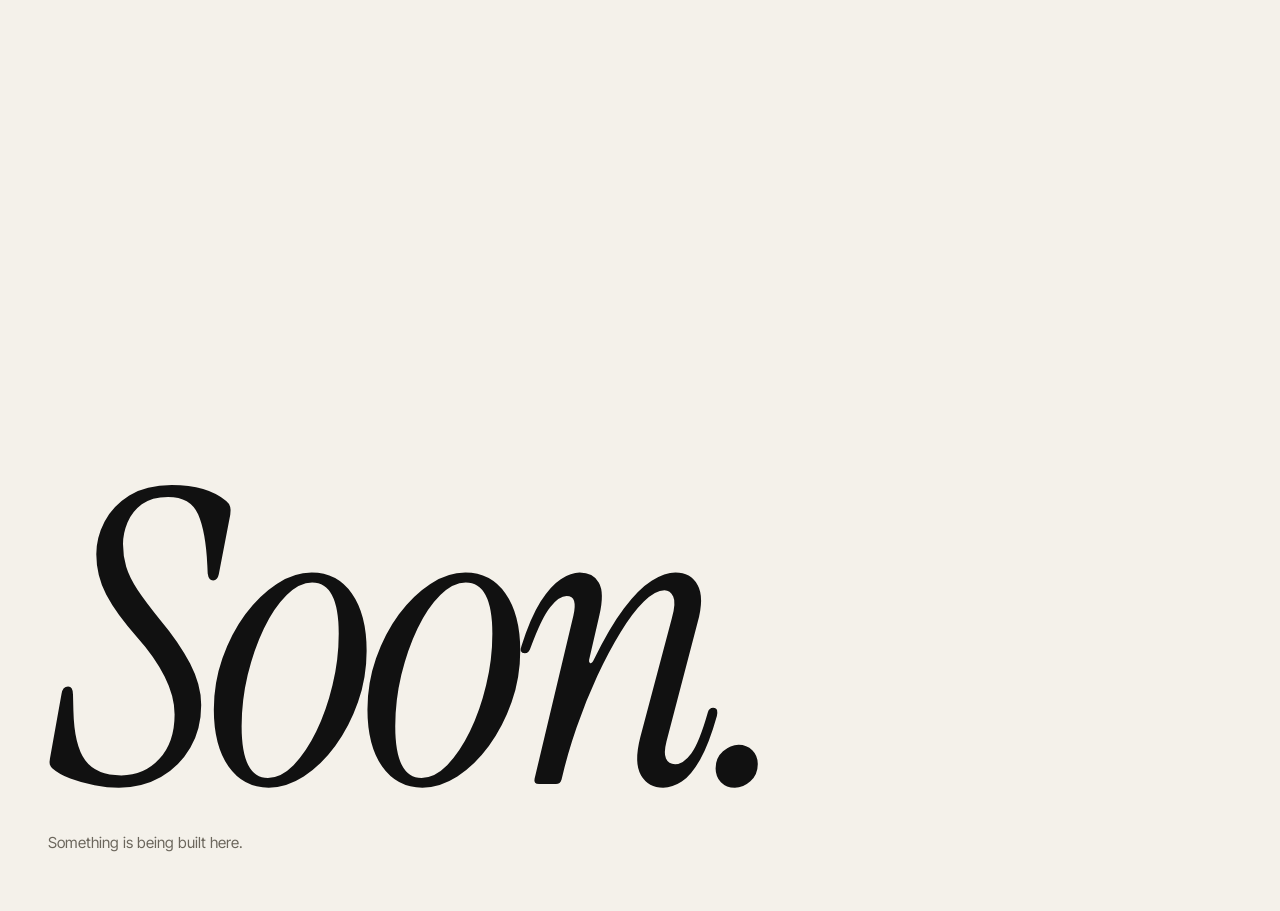
==== index.html @ b7a8aa3b "Placeholder page" ====
<!doctype html>
<html lang="en">
<head>
  <meta charset="utf-8">
  <meta name="viewport" content="width=device-width, initial-scale=1">
  <title>Soon.</title>
  <meta name="description" content="Something is being built here.">
  <link rel="preconnect" href="https://fonts.googleapis.com">
  <link rel="preconnect" href="https://fonts.gstatic.com" crossorigin>
  <link href="https://fonts.googleapis.com/css2?family=Instrument+Serif:ital@1&family=Inter+Tight:wght@400;500&display=swap" rel="stylesheet">
  <style>
    :root { --ink: #111; --paper: #f4f1ea; --muted: #6b665c; }
    @media (prefers-color-scheme: dark) { :root { --ink: #f4f1ea; --paper: #0f0f0e; --muted: #9a958a; } }
    * { margin: 0; box-sizing: border-box; }
    html, body { height: 100%; }
    body {
      background: var(--paper); color: var(--ink);
      font-family: "Inter Tight", system-ui, sans-serif;
      display: grid; grid-template-rows: 1fr auto;
      padding: clamp(16px, 4vw, 48px);
      overflow: hidden;
    }
    h1 {
      align-self: end;
      font-family: "Instrument Serif", serif; font-style: italic; font-weight: 400;
      font-size: clamp(6rem, 32vw, 30rem); line-height: .8; letter-spacing: -.04em;
    }
    h1 span { display: inline-block; animation: rise .9s cubic-bezier(.2,.8,.2,1) both; }
    h1 span:nth-child(2) { animation-delay: .06s } h1 span:nth-child(3) { animation-delay: .12s }
    h1 span:nth-child(4) { animation-delay: .18s } h1 span:nth-child(5) { animation-delay: .24s }
    @keyframes rise { from { transform: translateY(40%); opacity: 0 } }
    @media (prefers-reduced-motion: reduce) { h1 span { animation: none } }
    p { color: var(--muted); font-size: .95rem; padding-top: 1.5rem; }
  </style>
</head>
<body>
  <h1 aria-label="Soon."><span>S</span><span>o</span><span>o</span><span>n</span><span>.</span></h1>
  <p>Something is being built here.</p>
</body>
</html>
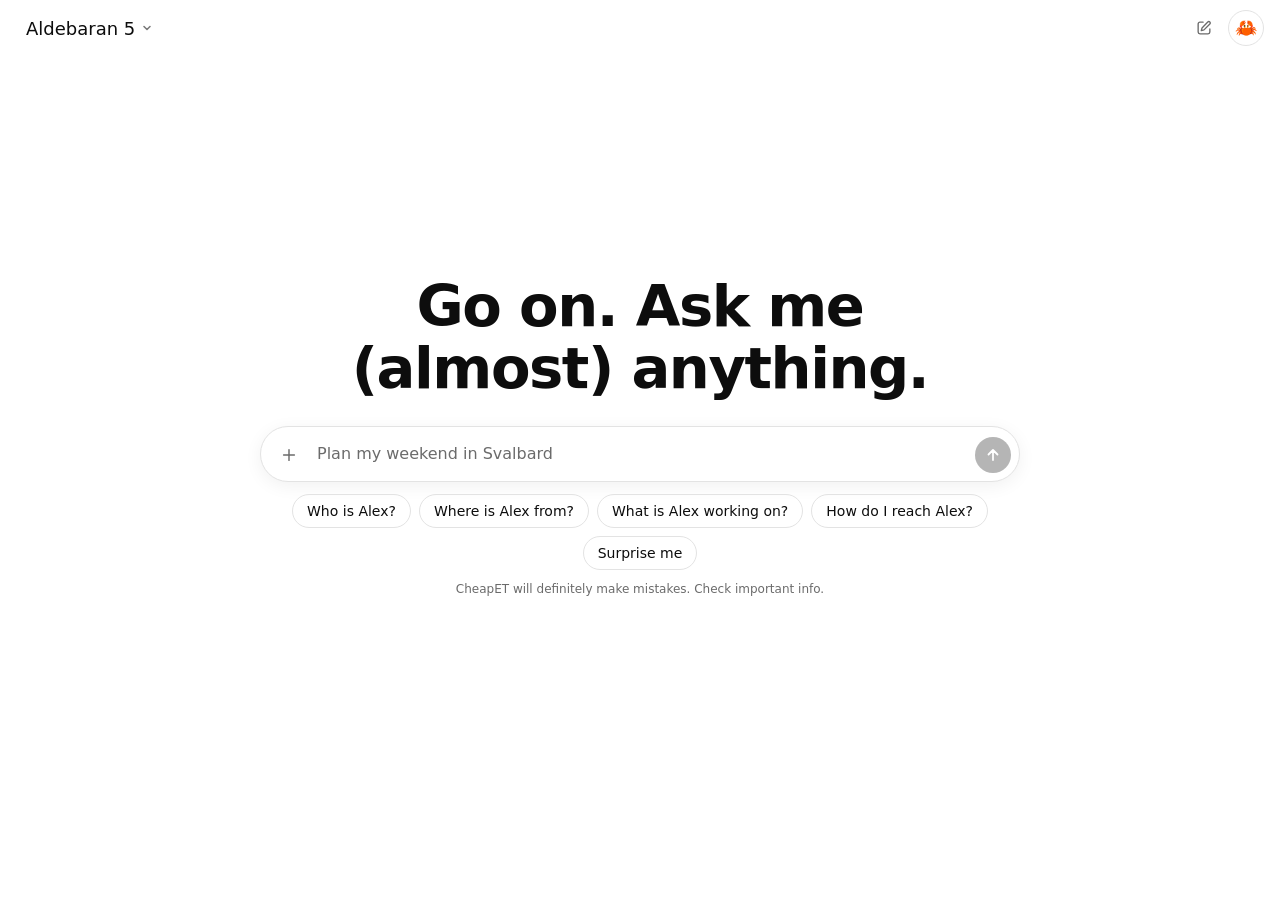
==== commit d76b9e7e: "Personal site" ====
--- a/index.html
+++ b/index.html
@@ -1,40 +1,82 @@
 <!doctype html>
-<html lang="en">
+<!--
+  So you got interested in how it works?
+  You'll find nothing new here. But keep reading.
+-->
+<html lang="en" data-look="knot">
 <head>
   <meta charset="utf-8">
-  <meta name="viewport" content="width=device-width, initial-scale=1">
-  <title>Soon.</title>
-  <meta name="description" content="Something is being built here.">
+  <meta name="viewport" content="width=device-width, initial-scale=1, viewport-fit=cover">
+  <title>Alex</title>
+  <meta name="description" content="Ask Alex's (fake) AI assistant (almost) anything.">
   <link rel="preconnect" href="https://fonts.googleapis.com">
   <link rel="preconnect" href="https://fonts.gstatic.com" crossorigin>
-  <link href="https://fonts.googleapis.com/css2?family=Instrument+Serif:ital@1&family=Inter+Tight:wght@400;500&display=swap" rel="stylesheet">
-  <style>
-    :root { --ink: #111; --paper: #f4f1ea; --muted: #6b665c; }
-    @media (prefers-color-scheme: dark) { :root { --ink: #f4f1ea; --paper: #0f0f0e; --muted: #9a958a; } }
-    * { margin: 0; box-sizing: border-box; }
-    html, body { height: 100%; }
-    body {
-      background: var(--paper); color: var(--ink);
-      font-family: "Inter Tight", system-ui, sans-serif;
-      display: grid; grid-template-rows: 1fr auto;
-      padding: clamp(16px, 4vw, 48px);
-      overflow: hidden;
-    }
-    h1 {
-      align-self: end;
-      font-family: "Instrument Serif", serif; font-style: italic; font-weight: 400;
-      font-size: clamp(6rem, 32vw, 30rem); line-height: .8; letter-spacing: -.04em;
-    }
-    h1 span { display: inline-block; animation: rise .9s cubic-bezier(.2,.8,.2,1) both; }
-    h1 span:nth-child(2) { animation-delay: .06s } h1 span:nth-child(3) { animation-delay: .12s }
-    h1 span:nth-child(4) { animation-delay: .18s } h1 span:nth-child(5) { animation-delay: .24s }
-    @keyframes rise { from { transform: translateY(40%); opacity: 0 } }
-    @media (prefers-reduced-motion: reduce) { h1 span { animation: none } }
-    p { color: var(--muted); font-size: .95rem; padding-top: 1.5rem; }
-  </style>
+  <link rel="stylesheet" href="https://fonts.googleapis.com/css2?family=Source+Serif+4:ital,opsz,wght@0,8..60,300..600;1,8..60,400&display=swap">
+  <link rel="stylesheet" href="style.css">
+  <script type="module" src="chat.js"></script>
 </head>
 <body>
-  <h1 aria-label="Soon."><span>S</span><span>o</span><span>o</span><span>n</span><span>.</span></h1>
-  <p>Something is being built here.</p>
+  <div class="app is-empty" id="app">
+    <header class="topbar">
+      <button type="button" class="model-picker" id="model-picker" aria-haspopup="menu" aria-expanded="false">
+        <span id="model-name">Aldebaran 5</span>
+        <svg width="12" height="12" viewBox="0 0 12 12" aria-hidden="true"><path d="M3 4.5 6 7.5l3-3" fill="none" stroke="currentColor" stroke-width="1.5" stroke-linecap="round" stroke-linejoin="round"/></svg>
+      </button>
+      <div class="chat-title" id="chat-title"></div>
+      <div class="topbar-actions">
+        <button type="button" class="icon-button" id="new-chat" aria-label="New chat" title="New chat">
+          <svg width="18" height="18" viewBox="0 0 20 20" aria-hidden="true"><path d="M9 3.5H5.5a2 2 0 0 0-2 2v9a2 2 0 0 0 2 2h9a2 2 0 0 0 2-2V11M14.2 3.3a1.6 1.6 0 0 1 2.3 2.3L10 12.1l-3 .8.8-3z" fill="none" stroke="currentColor" stroke-width="1.5" stroke-linecap="round" stroke-linejoin="round"/></svg>
+        </button>
+        <button type="button" class="look-switch" id="look-switch"><span id="look-switch-emoji" aria-hidden="true">🦀</span></button>
+      </div>
+    </header>
+
+    <main class="main">
+      <div class="thread" id="thread">
+        <div class="messages" id="messages" aria-live="polite"></div>
+      </div>
+
+      <div class="dock">
+        <div class="dock-inner">
+          <div class="hero">
+            <h1 class="greeting"><span class="greeting-mark" aria-hidden="true">🦀</span><span id="greeting">Where do we begin?</span></h1>
+          </div>
+
+          <div class="limit-banner" id="limit-banner" hidden>
+            <span id="limit-text"></span>
+            <button type="button" id="upgrade">Upgrade now</button>
+          </div>
+
+          <form class="composer" id="composer" autocomplete="off">
+            <textarea id="prompt" rows="1" aria-label="Message" placeholder="Ask anything"></textarea>
+            <!-- Attach files. Attaches nothing. Like most attachments. -->
+            <button type="button" class="icon-button attach" aria-label="Attach (does nothing)" tabindex="-1">
+              <svg width="18" height="18" viewBox="0 0 20 20" aria-hidden="true"><path d="M10 4v12M4 10h12" fill="none" stroke="currentColor" stroke-width="1.6" stroke-linecap="round"/></svg>
+            </button>
+            <button type="button" class="model-inline" id="model-inline" aria-haspopup="menu" aria-expanded="false"><span id="model-inline-name">Epic 7</span> ⌄</button>
+            <button type="submit" class="send" id="send" aria-label="Send" disabled>
+              <svg width="16" height="16" viewBox="0 0 16 16" aria-hidden="true"><path d="M8 13V3M3.5 7.5 8 3l4.5 4.5" fill="none" stroke="currentColor" stroke-width="1.8" stroke-linecap="round" stroke-linejoin="round"/></svg>
+            </button>
+          </form>
+
+          <div class="suggestions" id="suggestions">
+            <button type="button">Who is Alex?</button>
+            <button type="button">Where is Alex from?</button>
+            <button type="button">What is Alex working on?</button>
+            <button type="button">How do I reach Alex?</button>
+            <button type="button">Surprise me</button>
+          </div>
+
+          <p class="disclaimer" id="disclaimer">CheapET will definitely make mistakes. Check important info.</p>
+        </div>
+      </div>
+    </main>
+  </div>
+
+  <div class="model-menu" id="model-menu" role="menu" aria-label="Choose a model" hidden></div>
+
+  <noscript>
+    <p style="text-align:center">This assistant runs on JavaScript. Turn it on, or ask Alex in person.</p>
+  </noscript>
 </body>
 </html>
--- a/style.css
+++ b/style.css
@@ -0,0 +1,874 @@
+/*
+ * Still here? These are just colours and margins.
+ * Nobody ever got hired for their margins. Keep scrolling anyway.
+ */
+
+/* ---------- Tokens ----------
+ * Two looks: "knot" (the default) and "crab". Each has a light and a dark palette.
+ * The dark palette follows the visitor's system setting, or data-theme when a host sets one. */
+
+:root,
+:root[data-look="knot"] {
+  --bg: #FFFFFF;
+  --fg: #0D0D0D;
+  --reply: #0D0D0D;
+  --muted: #6B6B6B;
+  --bubble: #F4F4F4;
+  --composer-bg: #FFFFFF;
+  --composer-border: #E3E3E3;
+  --composer-shadow: 0 4px 18px rgba(0, 0, 0, .06);
+  --line: #E3E3E3;
+  --send-bg: #0D0D0D;
+  --send-fg: #FFFFFF;
+  --hover: #F0F0F0;
+  color-scheme: light;
+}
+
+:root[data-look="crab"] {
+  --bg: #FAF9F5;
+  --fg: #141413;
+  --reply: #3D3929;
+  --muted: #73726C;
+  --bubble: #F0EEE6;
+  --composer-bg: #FFFFFF;
+  --composer-border: #E6E3D8;
+  --composer-shadow: 0 4px 20px rgba(60, 50, 30, .07);
+  --line: #E6E3D8;
+  --send-bg: #D97757;
+  --send-fg: #FFFFFF;
+  --hover: #F0EEE6;
+}
+
+@media (prefers-color-scheme: dark) {
+  :root:not([data-theme="light"]),
+  :root:not([data-theme="light"])[data-look="knot"] {
+    --bg: #212121;
+    --fg: #ECECEC;
+    --reply: #ECECEC;
+    --muted: #A0A0A0;
+    --bubble: #303030;
+    --composer-bg: #303030;
+    --composer-border: #3A3A3A;
+    --composer-shadow: none;
+    --line: #424242;
+    --send-bg: #ECECEC;
+    --send-fg: #0D0D0D;
+    --hover: #2F2F2F;
+    color-scheme: dark;
+  }
+
+  :root:not([data-theme="light"])[data-look="crab"] {
+    --bg: #262624;
+    --fg: #FAF9F5;
+    --reply: #E8E6DC;
+    --muted: #A3A198;
+    --bubble: #141413;
+    --composer-bg: #30302E;
+    --composer-border: #3E3E3A;
+    --composer-shadow: none;
+    --line: #3E3E3A;
+    --send-bg: #D97757;
+    --send-fg: #FFFFFF;
+    --hover: #30302E;
+    color-scheme: dark;
+  }
+}
+
+:root[data-theme="dark"],
+:root[data-theme="dark"][data-look="knot"] {
+  --bg: #212121;
+  --fg: #ECECEC;
+  --reply: #ECECEC;
+  --muted: #A0A0A0;
+  --bubble: #303030;
+  --composer-bg: #303030;
+  --composer-border: #3A3A3A;
+  --composer-shadow: none;
+  --line: #424242;
+  --send-bg: #ECECEC;
+  --send-fg: #0D0D0D;
+  --hover: #2F2F2F;
+  color-scheme: dark;
+}
+
+:root[data-theme="dark"][data-look="crab"] {
+  --bg: #262624;
+  --fg: #FAF9F5;
+  --reply: #E8E6DC;
+  --muted: #A3A198;
+  --bubble: #141413;
+  --composer-bg: #30302E;
+  --composer-border: #3E3E3A;
+  --composer-shadow: none;
+  --line: #3E3E3A;
+  --send-bg: #D97757;
+  --send-fg: #FFFFFF;
+  --hover: #30302E;
+  color-scheme: dark;
+}
+
+:root {
+  --code-bg: color-mix(in srgb, var(--fg) 5%, var(--bg));
+  --error: #C5221F;
+  --sans: ui-sans-serif, -apple-system, system-ui, "Segoe UI", Helvetica, Arial, sans-serif;
+  --serif: "Source Serif 4", Georgia, "Times New Roman", serif;
+  --mono: ui-monospace, SFMono-Regular, Menlo, Consolas, monospace;
+}
+
+/* ---------- Page ---------- */
+
+* {
+  box-sizing: border-box;
+}
+
+html,
+body {
+  height: 100%;
+}
+
+body {
+  margin: 0;
+  background: var(--bg);
+  color: var(--fg);
+  font-family: var(--sans);
+  -webkit-font-smoothing: antialiased;
+  transition: background-color .35s, color .35s;
+}
+
+button {
+  font: inherit;
+  color: inherit;
+}
+
+:focus-visible {
+  outline: 2px solid var(--fg);
+  outline-offset: 2px;
+}
+
+.app {
+  height: 100%;
+  display: flex;
+  flex-direction: column;
+}
+
+/* ---------- Top bar ---------- */
+
+.topbar {
+  display: flex;
+  align-items: center;
+  justify-content: space-between;
+  gap: 12px;
+  min-height: 56px;
+  padding: 10px 16px;
+}
+
+.model-picker {
+  display: flex;
+  align-items: center;
+  gap: 6px;
+  padding: 6px 10px;
+  border: 0;
+  border-radius: 10px;
+  background: transparent;
+  font-size: 18px;
+  font-weight: 500;
+  white-space: nowrap;
+  cursor: pointer;
+}
+
+.model-picker:hover {
+  background: var(--hover);
+}
+
+.model-picker svg {
+  opacity: .55;
+}
+
+.chat-title {
+  flex: 1;
+  min-width: 0;
+  overflow: hidden;
+  font-size: 14px;
+  color: var(--muted);
+  text-align: center;
+  white-space: nowrap;
+  text-overflow: ellipsis;
+  opacity: 0;
+  transition: opacity .6s;
+}
+
+.chat-title.is-visible {
+  opacity: 1;
+}
+
+.topbar-actions {
+  display: flex;
+  gap: 6px;
+}
+
+.icon-button {
+  display: grid;
+  place-items: center;
+  width: 36px;
+  height: 36px;
+  border: 0;
+  border-radius: 10px;
+  background: transparent;
+  color: var(--muted);
+  cursor: pointer;
+}
+
+.icon-button:hover {
+  background: var(--hover);
+  color: var(--fg);
+}
+
+.look-switch {
+  display: grid;
+  place-items: center;
+  width: 36px;
+  height: 36px;
+  border: 1px solid var(--composer-border);
+  border-radius: 50%;
+  background: var(--composer-bg);
+  font-size: 18px;
+  line-height: 1;
+  cursor: pointer;
+  transition: transform .25s;
+}
+
+.look-switch:hover {
+  transform: rotate(-12deg) scale(1.08);
+}
+
+/* ---------- Layout ---------- */
+
+.main {
+  flex: 1;
+  min-height: 0;
+  display: flex;
+  flex-direction: column;
+}
+
+.thread {
+  flex: 1;
+  min-height: 0;
+  overflow-y: auto;
+  padding: 8px 16px 0;
+}
+
+.messages,
+.dock-inner {
+  width: min(760px, 100%);
+  margin-inline: auto;
+}
+
+.messages {
+  display: flex;
+  flex-direction: column;
+  gap: 22px;
+  padding-bottom: 24px;
+}
+
+.dock {
+  padding: 0 16px calc(12px + env(safe-area-inset-bottom, 0px));
+}
+
+.dock-inner {
+  display: flex;
+  flex-direction: column;
+  gap: 12px;
+}
+
+.app.is-empty .thread {
+  display: none;
+}
+
+.app.is-empty .main {
+  justify-content: center;
+  padding-bottom: 8vh;
+}
+
+.app:not(.is-empty) .hero {
+  display: none;
+}
+
+/* ---------- Greeting ---------- */
+
+.hero {
+  --greeting-size: clamp(2rem, 5.2vw, 3.6rem);
+  display: flex;
+  align-items: flex-end;
+  justify-content: center;
+  min-height: calc(var(--greeting-size) * 2.3);
+  padding-bottom: 14px;
+  text-align: center;
+}
+
+.greeting {
+  display: inline-flex;
+  align-items: center;
+  gap: .3em;
+  margin: 0;
+  font-size: var(--greeting-size);
+  font-weight: 600;
+  line-height: 1.08;
+  letter-spacing: -.025em;
+  text-wrap: balance;
+}
+
+.greeting-mark {
+  display: none;
+}
+
+:root[data-look="crab"] .greeting {
+  font-family: var(--serif);
+  font-weight: 300;
+  letter-spacing: -.015em;
+  font-variation-settings: "opsz" 60;
+}
+
+:root[data-look="crab"] .greeting-mark {
+  display: inline-block;
+  font-size: .8em;
+}
+
+/* ---------- Limit banner ---------- */
+
+.limit-banner {
+  display: flex;
+  align-items: center;
+  justify-content: space-between;
+  gap: 12px;
+  padding: 10px 10px 10px 16px;
+  border: 1px solid var(--line);
+  border-radius: 16px;
+  background: var(--code-bg);
+  font-size: 14px;
+  line-height: 1.4;
+}
+
+.limit-banner[hidden] {
+  display: none;
+}
+
+/* ---------- Composer ---------- */
+
+.composer {
+  display: grid;
+  grid-template-columns: auto 1fr auto;
+  grid-template-areas: "attach prompt send";
+  align-items: end;
+  gap: 6px;
+  padding: 8px 8px 8px 10px;
+  border: 1px solid var(--composer-border);
+  border-radius: 28px;
+  background: var(--composer-bg);
+  box-shadow: var(--composer-shadow);
+  transition: background-color .35s, border-color .35s, border-radius .35s;
+}
+
+.composer textarea {
+  grid-area: prompt;
+  min-width: 0;
+  max-height: 9em;
+  padding: 7px 4px;
+  border: 0;
+  outline: none;
+  resize: none;
+  background: transparent;
+  color: var(--fg);
+  font: 16px/1.5 var(--sans);
+}
+
+.composer textarea::placeholder {
+  color: var(--muted);
+}
+
+.composer textarea:disabled {
+  cursor: not-allowed;
+}
+
+.composer .attach {
+  grid-area: attach;
+}
+
+.model-inline {
+  grid-area: model;
+  display: none;
+  margin-bottom: 2px;
+  padding: 6px 8px;
+  border: 0;
+  border-radius: 8px;
+  background: transparent;
+  color: var(--muted);
+  font-size: 14px;
+  white-space: nowrap;
+  cursor: pointer;
+}
+
+.model-inline:hover {
+  background: var(--hover);
+  color: var(--fg);
+}
+
+.send {
+  grid-area: send;
+  display: grid;
+  place-items: center;
+  width: 36px;
+  height: 36px;
+  border: 0;
+  border-radius: 50%;
+  background: var(--send-bg);
+  color: var(--send-fg);
+  cursor: pointer;
+  transition: opacity .2s, border-radius .35s, background-color .35s;
+}
+
+.send:disabled {
+  opacity: .3;
+  cursor: default;
+}
+
+:root[data-look="crab"] .composer {
+  grid-template-columns: auto 1fr auto auto;
+  grid-template-areas:
+    "prompt prompt prompt prompt"
+    "attach . model send";
+  row-gap: 8px;
+  padding: 12px 12px 10px 14px;
+  border-radius: 20px;
+}
+
+:root[data-look="crab"] .model-inline {
+  display: block;
+}
+
+:root[data-look="crab"] .send {
+  width: 34px;
+  height: 34px;
+  border-radius: 10px;
+}
+
+:root[data-look="crab"] .composer .attach {
+  width: 32px;
+  height: 32px;
+  border: 1px solid var(--composer-border);
+  border-radius: 9px;
+}
+
+/* ---------- Suggestions and disclaimer ---------- */
+
+.suggestions {
+  display: flex;
+  flex-wrap: wrap;
+  justify-content: center;
+  gap: 8px;
+}
+
+.suggestions button {
+  padding: 8px 14px;
+  border: 1px solid var(--line);
+  border-radius: 999px;
+  background: transparent;
+  color: var(--fg);
+  font-size: 14px;
+  cursor: pointer;
+  transition: background-color .2s;
+}
+
+.suggestions button:hover {
+  background: var(--hover);
+}
+
+.suggestions button:disabled {
+  opacity: .45;
+  cursor: not-allowed;
+}
+
+:root[data-look="crab"] .suggestions button {
+  border-radius: 10px;
+  color: var(--muted);
+}
+
+:root[data-look="crab"] .suggestions button:hover {
+  color: var(--fg);
+}
+
+.disclaimer {
+  margin: 0;
+  font-size: 12px;
+  color: var(--muted);
+  text-align: center;
+}
+
+/* ---------- Messages ---------- */
+
+.user-message {
+  align-self: flex-end;
+  max-width: 80%;
+  padding: 10px 16px;
+  border-radius: 20px;
+  background: var(--bubble);
+  font-size: 16px;
+  line-height: 1.5;
+  white-space: pre-wrap;
+  overflow-wrap: anywhere;
+  transition: background-color .35s;
+}
+
+:root[data-look="crab"] .user-message {
+  border-radius: 14px;
+}
+
+.bot-message {
+  max-width: 68ch;
+  color: var(--reply);
+  overflow-wrap: anywhere;
+}
+
+.bot-message .body {
+  font-size: 16px;
+  line-height: 1.7;
+}
+
+.bot-message[data-look="crab"] .body {
+  font-family: var(--serif);
+  font-size: 17px;
+  line-height: 1.65;
+}
+
+.bot-message .body > * {
+  margin: 0 0 .75em;
+}
+
+.bot-message .body > :last-child {
+  margin-bottom: 0;
+}
+
+.bot-message .body h3 {
+  margin-top: 1em;
+  font-size: 1.1em;
+  font-weight: 600;
+}
+
+.bot-message .body ul {
+  padding-left: 1.3em;
+}
+
+.bot-message .body li + li {
+  margin-top: .25em;
+}
+
+.system-note {
+  align-self: center;
+  padding: 4px 12px;
+  border: 1px solid var(--line);
+  border-radius: 999px;
+  font-size: 12.5px;
+  color: var(--muted);
+}
+
+/* Code blocks, used for the email recap */
+
+.code {
+  margin: 0 0 .75em;
+  overflow: hidden;
+  border: 1px solid var(--line);
+  border-radius: 12px;
+  background: var(--code-bg);
+  font-family: var(--sans);
+}
+
+.code-head {
+  display: flex;
+  align-items: center;
+  justify-content: space-between;
+  padding: 6px 8px 6px 14px;
+  border-bottom: 1px solid var(--line);
+  font-size: 12.5px;
+  color: var(--muted);
+}
+
+.code-head button {
+  padding: 4px 8px;
+  border: 0;
+  border-radius: 6px;
+  background: transparent;
+  color: var(--muted);
+  font-size: 12.5px;
+  cursor: pointer;
+}
+
+.code-head button:hover {
+  background: var(--hover);
+  color: var(--fg);
+}
+
+.code pre {
+  margin: 0;
+  padding: 12px 14px;
+  overflow-x: auto;
+  color: var(--fg);
+  font: 13.5px/1.6 var(--mono);
+  white-space: pre-wrap;
+  overflow-wrap: anywhere;
+}
+
+/* Extras around a reply: memory note, reasoning, sources, buttons, errors */
+
+.memory-note {
+  display: flex;
+  align-items: center;
+  gap: 6px;
+  margin: 0 0 8px;
+  font-family: var(--sans);
+  font-size: 13px;
+  color: var(--muted);
+}
+
+.reasoning-toggle {
+  display: inline-flex;
+  align-items: center;
+  gap: 4px;
+  margin: 0 0 8px;
+  padding: 0;
+  border: 0;
+  background: transparent;
+  color: var(--muted);
+  font-size: 14px;
+  cursor: pointer;
+}
+
+.reasoning-toggle:hover {
+  color: var(--fg);
+}
+
+.reasoning {
+  margin: 0 0 12px;
+  padding-left: 12px;
+  border-left: 2px solid var(--line);
+  color: var(--muted);
+  font-family: var(--sans);
+  font-size: 14px;
+  font-style: italic;
+  line-height: 1.55;
+}
+
+.sources {
+  display: flex;
+  flex-wrap: wrap;
+  align-items: center;
+  gap: 6px;
+  margin-top: 12px;
+  font-family: var(--sans);
+}
+
+.sources span {
+  padding: 3px 10px;
+  border: 1px solid var(--line);
+  border-radius: 999px;
+  font-size: 12px;
+  color: var(--muted);
+}
+
+.sources .sources-label {
+  padding-left: 0;
+  border: 0;
+  font-weight: 500;
+}
+
+.pill-button,
+.limit-banner button {
+  flex: none;
+  padding: 8px 16px;
+  border: 0;
+  border-radius: 999px;
+  background: var(--send-bg);
+  color: var(--send-fg);
+  font: 500 14px var(--sans);
+  cursor: pointer;
+}
+
+.pill-button {
+  margin-top: 12px;
+}
+
+:root[data-look="crab"] .pill-button,
+:root[data-look="crab"] .limit-banner button {
+  border-radius: 9px;
+}
+
+.error {
+  display: flex;
+  flex-wrap: wrap;
+  align-items: center;
+  gap: 10px;
+  padding: 10px 14px;
+  border: 1px solid color-mix(in srgb, var(--error) 35%, transparent);
+  border-radius: 12px;
+  color: var(--error);
+  font-family: var(--sans);
+  font-size: 14px;
+}
+
+.error button {
+  padding: 4px 12px;
+  border: 1px solid currentColor;
+  border-radius: 999px;
+  background: transparent;
+  color: inherit;
+  font-size: 13px;
+  cursor: pointer;
+}
+
+.actions {
+  display: flex;
+  gap: 2px;
+  margin: 8px 0 0 -8px;
+  opacity: 0;
+  transition: opacity .3s;
+}
+
+.bot-message.is-done .actions {
+  opacity: 1;
+}
+
+.actions .icon-button {
+  width: 30px;
+  height: 30px;
+  border-radius: 8px;
+}
+
+.actions .icon-button[aria-pressed="true"] {
+  color: var(--fg);
+}
+
+/* ---------- Thinking indicators ---------- */
+
+.thinking {
+  display: flex;
+  align-items: center;
+  gap: 10px;
+  min-height: 27px;
+  font-size: 15px;
+  color: var(--muted);
+}
+
+.thinking .dot {
+  width: 12px;
+  height: 12px;
+  border-radius: 50%;
+  background: var(--fg);
+  animation: pulse 1s ease-in-out infinite;
+}
+
+.thinking .shimmer {
+  background: linear-gradient(90deg, var(--muted) 30%, var(--fg) 50%, var(--muted) 70%);
+  background-size: 200% 100%;
+  -webkit-background-clip: text;
+  background-clip: text;
+  color: transparent;
+  animation: shimmer 1.6s linear infinite;
+}
+
+.thinking .crab {
+  display: inline-block;
+  font-size: 20px;
+  animation: scuttle .5s ease-in-out infinite alternate;
+}
+
+.thinking .verb {
+  font-family: var(--serif);
+  font-style: italic;
+}
+
+@keyframes pulse {
+  50% { transform: scale(.6); opacity: .5; }
+}
+
+@keyframes shimmer {
+  from { background-position: 100% 0; }
+  to { background-position: -100% 0; }
+}
+
+@keyframes scuttle {
+  from { transform: translateX(-3px) rotate(-8deg); }
+  to { transform: translateX(3px) rotate(8deg); }
+}
+
+/* ---------- Model menu ---------- */
+
+.model-menu {
+  position: fixed;
+  z-index: 20;
+  width: min(300px, calc(100vw - 16px));
+  padding: 6px;
+  border: 1px solid var(--composer-border);
+  border-radius: 16px;
+  background: var(--composer-bg);
+  box-shadow: 0 14px 44px rgba(0, 0, 0, .16);
+  color: var(--fg);
+}
+
+.model-menu[hidden] {
+  display: none;
+}
+
+.model-menu button {
+  display: grid;
+  grid-template-columns: 1fr auto;
+  grid-template-areas:
+    "name check"
+    "blurb check";
+  align-items: center;
+  gap: 1px 12px;
+  width: 100%;
+  padding: 9px 12px;
+  border: 0;
+  border-radius: 10px;
+  background: transparent;
+  text-align: left;
+  cursor: pointer;
+}
+
+.model-menu button:hover,
+.model-menu button:focus-visible {
+  background: var(--hover);
+  outline: none;
+}
+
+.model-menu .name {
+  grid-area: name;
+  font-size: 14px;
+  font-weight: 500;
+}
+
+.model-menu .blurb {
+  grid-area: blurb;
+  font-size: 12.5px;
+  color: var(--muted);
+}
+
+.model-menu .check {
+  grid-area: check;
+  font-size: 14px;
+}
+
+/* ---------- Reduced motion ---------- */
+
+@media (prefers-reduced-motion: reduce) {
+  .thinking .dot,
+  .thinking .shimmer,
+  .thinking .crab {
+    animation: none;
+  }
+
+  body,
+  .composer,
+  .send,
+  .user-message {
+    transition: none;
+  }
+}
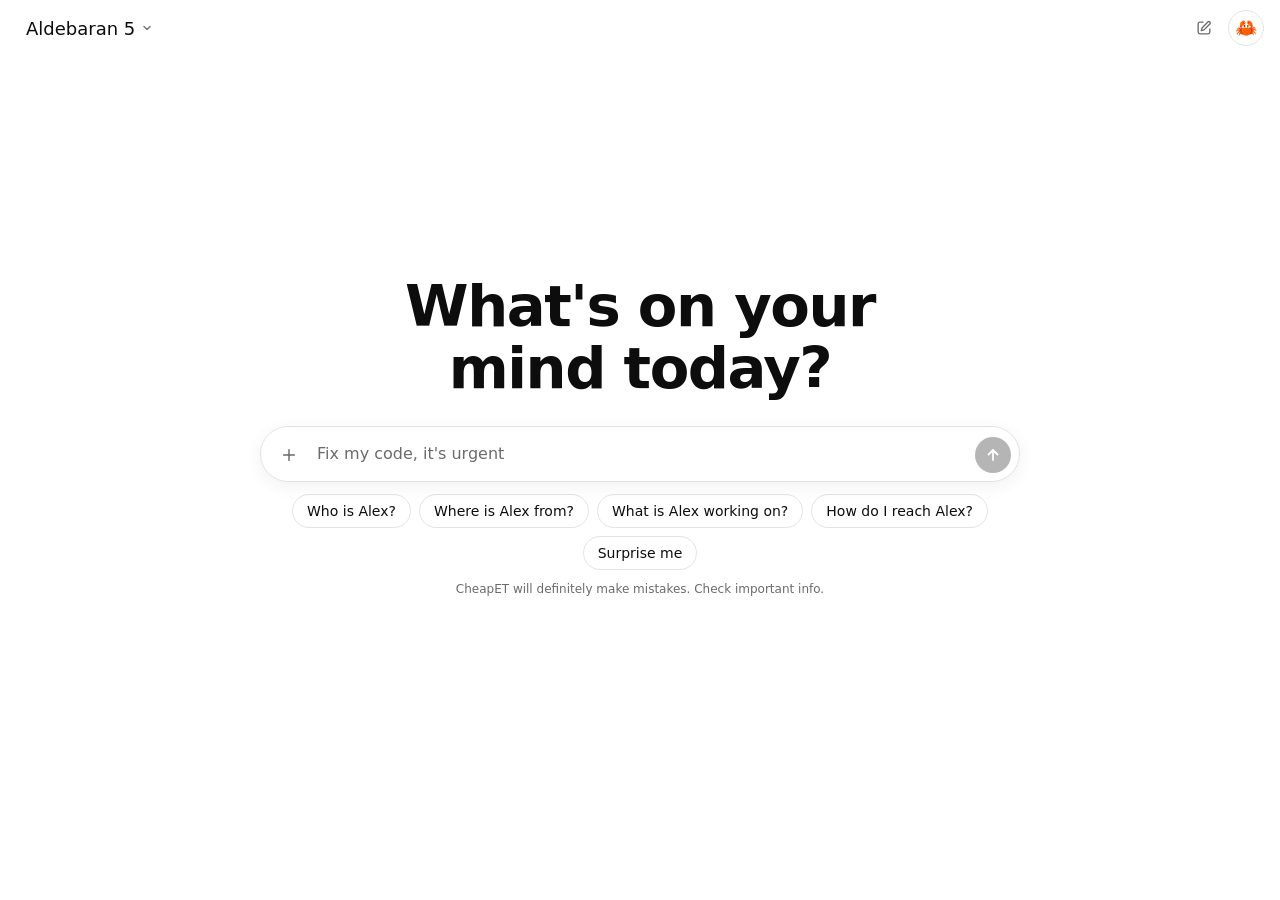
==== commit 1769ff23: "Click to use a fake prompt, attach-button jokes, hobby fun facts, American English" ====
--- a/index.html
+++ b/index.html
@@ -50,7 +50,8 @@
           <form class="composer" id="composer" autocomplete="off">
             <textarea id="prompt" rows="1" aria-label="Message" placeholder="Ask anything"></textarea>
             <!-- Attach files. Attaches nothing. Like most attachments. -->
-            <button type="button" class="icon-button attach" aria-label="Attach (does nothing)" tabindex="-1">
+            <p class="toast" id="toast" role="status" hidden></p>
+            <button type="button" class="icon-button attach" id="attach" aria-label="Attach files">
               <svg width="18" height="18" viewBox="0 0 20 20" aria-hidden="true"><path d="M10 4v12M4 10h12" fill="none" stroke="currentColor" stroke-width="1.6" stroke-linecap="round"/></svg>
             </button>
             <button type="button" class="model-inline" id="model-inline" aria-haspopup="menu" aria-expanded="false"><span id="model-inline-name">Epic 7</span> ⌄</button>
--- a/style.css
+++ b/style.css
@@ -1,5 +1,5 @@
 /*
- * Still here? These are just colours and margins.
+ * Still here? These are just colors and margins.
  * Nobody ever got hired for their margins. Keep scrolling anyway.
  */
 
@@ -366,6 +366,7 @@
   background: var(--composer-bg);
   box-shadow: var(--composer-shadow);
   transition: background-color .35s, border-color .35s, border-radius .35s;
+  position: relative;
 }
 
 .composer textarea {
@@ -456,6 +457,33 @@
   height: 32px;
   border: 1px solid var(--composer-border);
   border-radius: 9px;
+}
+
+/* The attach button's excuse, in a bubble above it */
+
+.toast {
+  position: absolute;
+  left: 0;
+  bottom: calc(100% + 10px);
+  max-width: min(360px, 100%);
+  margin: 0;
+  padding: 9px 14px;
+  border-radius: 14px;
+  background: var(--fg);
+  color: var(--bg);
+  font-size: 13.5px;
+  line-height: 1.4;
+  box-shadow: 0 8px 28px rgba(0, 0, 0, .18);
+  pointer-events: none;
+  animation: pop .2s ease-out;
+}
+
+.toast[hidden] {
+  display: none;
+}
+
+@keyframes pop {
+  from { opacity: 0; transform: translateY(4px); }
 }
 
 /* ---------- Suggestions and disclaimer ---------- */
@@ -861,7 +889,8 @@
 @media (prefers-reduced-motion: reduce) {
   .thinking .dot,
   .thinking .shimmer,
-  .thinking .crab {
+  .thinking .crab,
+  .toast {
     animation: none;
   }
 
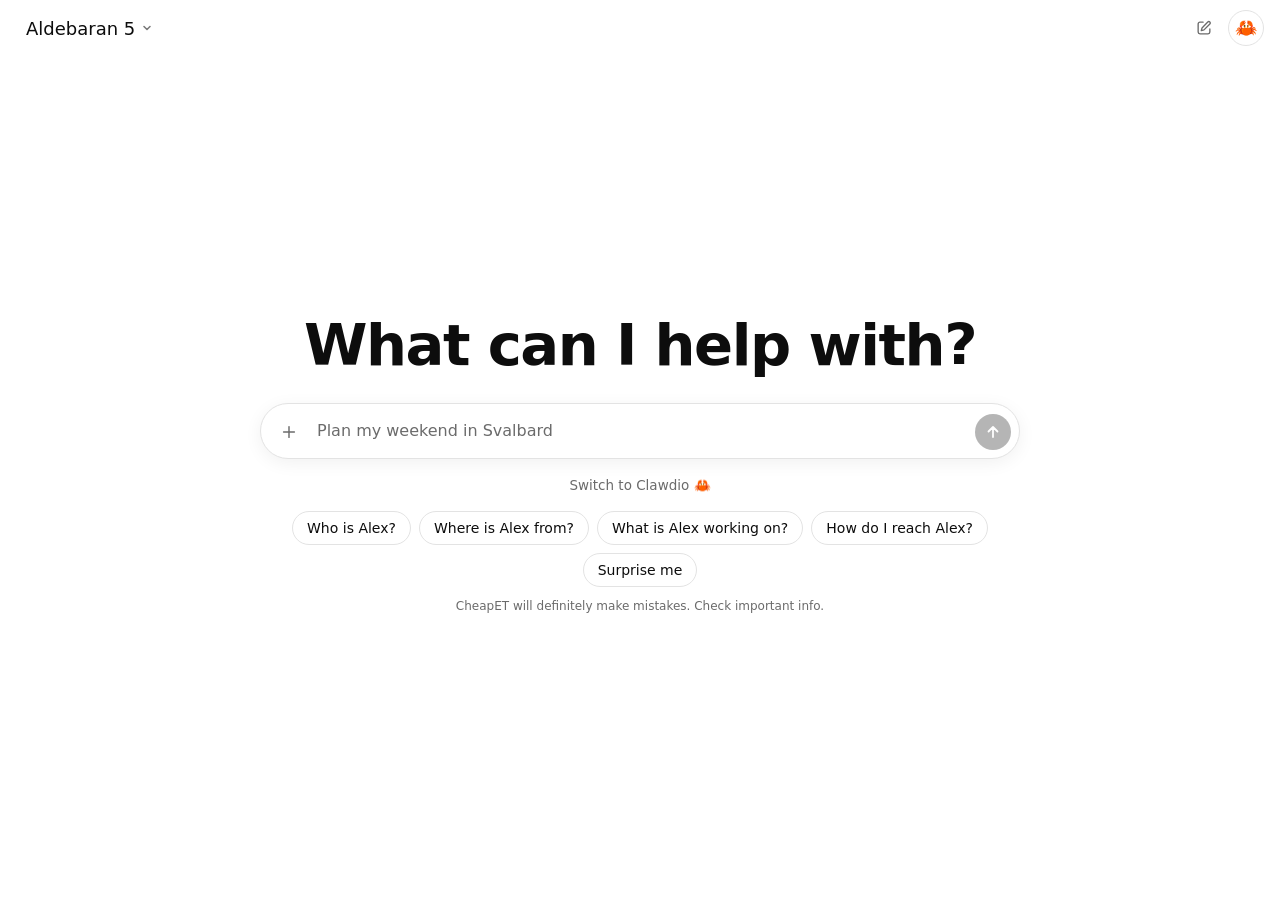
==== commit bd03d70c: "Inline look switch, pause fake prompts on questions, 20-message context, title, description and favi" ====
--- a/index.html
+++ b/index.html
@@ -7,8 +7,11 @@
 <head>
   <meta charset="utf-8">
   <meta name="viewport" content="width=device-width, initial-scale=1, viewport-fit=cover">
-  <title>Alex</title>
-  <meta name="description" content="Ask Alex's (fake) AI assistant (almost) anything.">
+  <title>Alex | Full-stack marketer</title>
+  <meta name="description" content="Alex is a full-stack marketer based in Milan, specialized in paid advertising, media buying and conversion tracking.">
+  <link rel="icon" href="favicon.svg" type="image/svg+xml">
+  <link rel="icon" href="favicon-32.png" type="image/png" sizes="32x32">
+  <link rel="apple-touch-icon" href="apple-touch-icon.png">
   <link rel="preconnect" href="https://fonts.googleapis.com">
   <link rel="preconnect" href="https://fonts.gstatic.com" crossorigin>
   <link rel="stylesheet" href="https://fonts.googleapis.com/css2?family=Source+Serif+4:ital,opsz,wght@0,8..60,300..600;1,8..60,400&display=swap">
@@ -60,6 +63,9 @@
             </button>
           </form>
 
+          <!-- Shown only on a brand-new chat. Once you're talking, it moves to the top right. -->
+          <button type="button" class="look-switch-inline" id="look-switch-inline">Switch to Clawdio 🦀</button>
+
           <div class="suggestions" id="suggestions">
             <button type="button">Who is Alex?</button>
             <button type="button">Where is Alex from?</button>
--- a/style.css
+++ b/style.css
@@ -486,6 +486,28 @@
   from { opacity: 0; transform: translateY(4px); }
 }
 
+/* The same switch, spelled out under the input on a brand-new chat */
+
+.look-switch-inline {
+  align-self: center;
+  padding: 6px 12px;
+  border: 0;
+  border-radius: 999px;
+  background: transparent;
+  color: var(--muted);
+  font-size: 13.5px;
+  cursor: pointer;
+}
+
+.look-switch-inline:hover {
+  background: var(--hover);
+  color: var(--fg);
+}
+
+.app:not(.is-empty) .look-switch-inline {
+  display: none;
+}
+
 /* ---------- Suggestions and disclaimer ---------- */
 
 .suggestions {
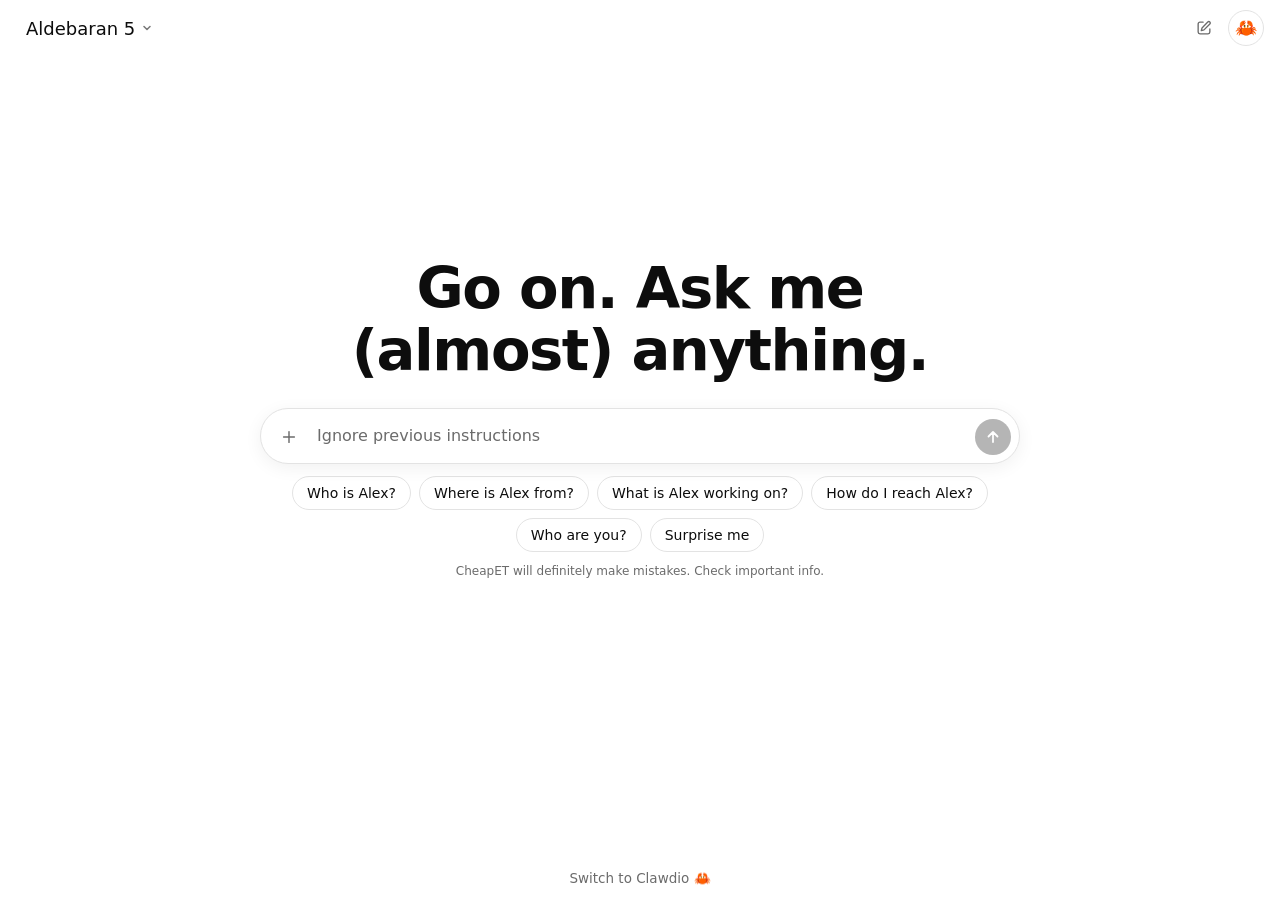
==== commit 0481be76: "Phone layout like the real apps, look switch in the footer, Who are you suggestion" ====
--- a/index.html
+++ b/index.html
@@ -63,14 +63,12 @@
             </button>
           </form>
 
-          <!-- Shown only on a brand-new chat. Once you're talking, it moves to the top right. -->
-          <button type="button" class="look-switch-inline" id="look-switch-inline">Switch to Clawdio 🦀</button>
-
           <div class="suggestions" id="suggestions">
             <button type="button">Who is Alex?</button>
             <button type="button">Where is Alex from?</button>
             <button type="button">What is Alex working on?</button>
             <button type="button">How do I reach Alex?</button>
+            <button type="button">Who are you?</button>
             <button type="button">Surprise me</button>
           </div>
 
@@ -78,6 +76,11 @@
         </div>
       </div>
     </main>
+
+    <!-- Shown only on a brand-new chat. Once you're talking, the switch lives in the top right. -->
+    <footer class="page-footer">
+      <button type="button" class="look-switch-inline" id="look-switch-inline">Switch to Clawdio 🦀</button>
+    </footer>
   </div>
 
   <div class="model-menu" id="model-menu" role="menu" aria-label="Choose a model" hidden></div>
--- a/style.css
+++ b/style.css
@@ -138,6 +138,7 @@
 button {
   font: inherit;
   color: inherit;
+  -webkit-tap-highlight-color: transparent;
 }
 
 :focus-visible {
@@ -147,6 +148,7 @@
 
 .app {
   height: 100%;
+  height: 100dvh;
   display: flex;
   flex-direction: column;
 }
@@ -486,10 +488,19 @@
   from { opacity: 0; transform: translateY(4px); }
 }
 
-/* The same switch, spelled out under the input on a brand-new chat */
+/* The same switch, spelled out at the bottom of a brand-new chat */
+
+.page-footer {
+  display: flex;
+  justify-content: center;
+  padding: 0 16px calc(8px + env(safe-area-inset-bottom, 0px));
+}
+
+.app:not(.is-empty) .page-footer {
+  display: none;
+}
 
 .look-switch-inline {
-  align-self: center;
   padding: 6px 12px;
   border: 0;
   border-radius: 999px;
@@ -502,10 +513,6 @@
 .look-switch-inline:hover {
   background: var(--hover);
   color: var(--fg);
-}
-
-.app:not(.is-empty) .look-switch-inline {
-  display: none;
 }
 
 /* ---------- Suggestions and disclaimer ---------- */
@@ -906,6 +913,78 @@
   font-size: 14px;
 }
 
+/* ---------- Phones ----------
+ * Like the real apps: greeting in the middle, input pinned to the bottom,
+ * suggestions in one row you swipe sideways. */
+
+@media (max-width: 640px) {
+  .topbar {
+    min-height: 52px;
+    padding: 8px 10px;
+  }
+
+  .model-picker {
+    font-size: 17px;
+  }
+
+  .app.is-empty .main {
+    justify-content: flex-end;
+    padding-bottom: 0;
+  }
+
+  .app.is-empty .dock {
+    flex: 1;
+    display: flex;
+  }
+
+  .app.is-empty .dock-inner {
+    flex: 1;
+  }
+
+  .hero {
+    flex: 1;
+    align-items: center;
+    min-height: 0;
+  }
+
+  .suggestions {
+    order: 1;
+    flex-wrap: nowrap;
+    justify-content: flex-start;
+    margin-inline: -16px;
+    padding: 2px 16px;
+    overflow-x: auto;
+    scrollbar-width: none;
+  }
+
+  .suggestions::-webkit-scrollbar {
+    display: none;
+  }
+
+  .suggestions button {
+    flex: none;
+    white-space: nowrap;
+  }
+
+  .limit-banner {
+    order: 2;
+    font-size: 13px;
+  }
+
+  .composer {
+    order: 3;
+  }
+
+  .disclaimer {
+    order: 4;
+    font-size: 11px;
+  }
+
+  .user-message {
+    max-width: 85%;
+  }
+}
+
 /* ---------- Reduced motion ---------- */
 
 @media (prefers-reduced-motion: reduce) {
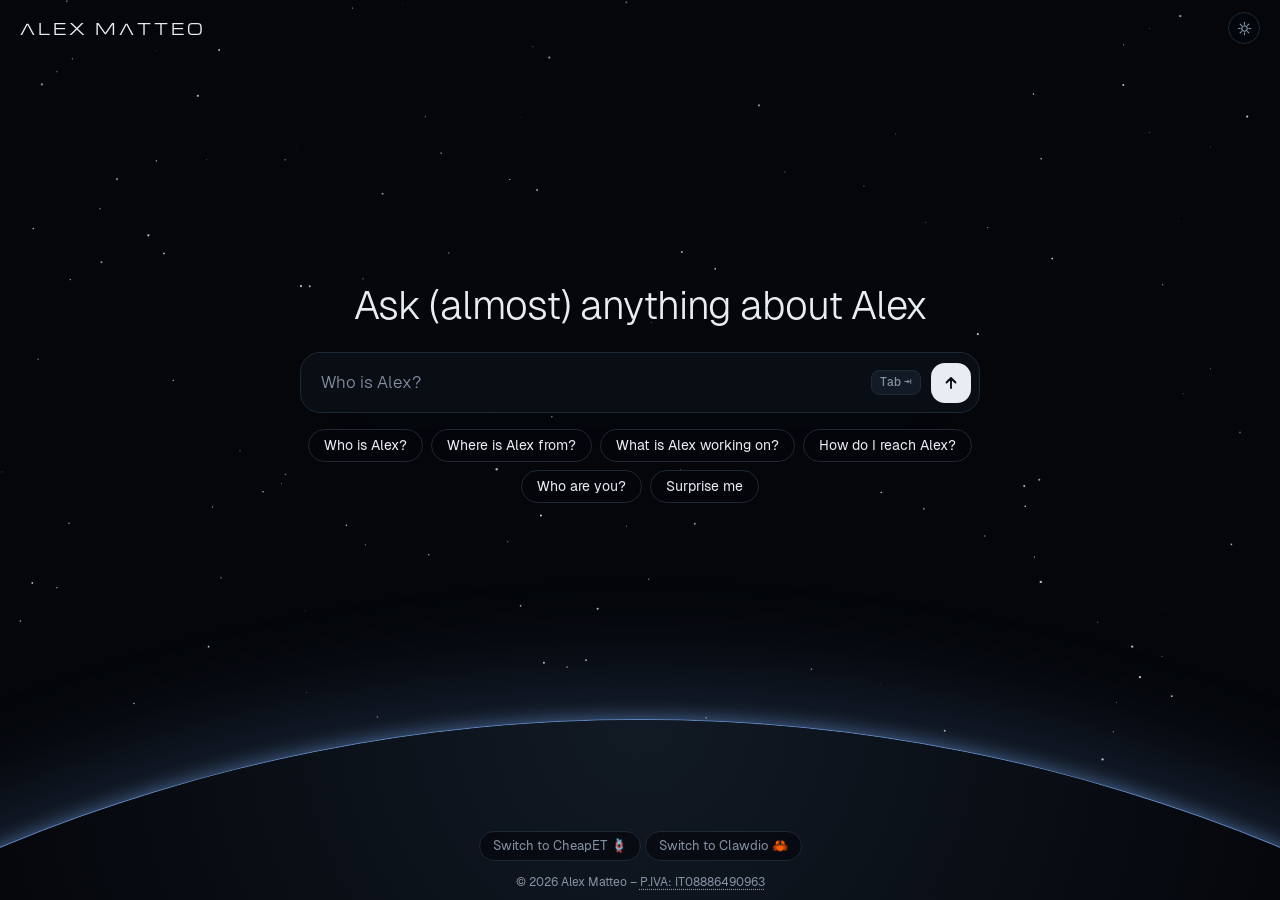
==== commit 9387817d: "New default look: a concierge under a night sky Alex's own look is now the default, with CheapET and" ====
--- a/index.html
+++ b/index.html
@@ -3,24 +3,38 @@
   So you got interested in how it works?
   You'll find nothing new here. But keep reading.
 -->
-<html lang="en" data-look="knot">
+<html lang="en" data-look="orbit">
 <head>
   <meta charset="utf-8">
   <meta name="viewport" content="width=device-width, initial-scale=1, viewport-fit=cover">
-  <title>Alex | Full-stack marketer</title>
-  <meta name="description" content="Alex is a full-stack marketer based in Milan, specialized in paid advertising, media buying and conversion tracking.">
+  <title>Alex Matteo | Full-stack marketer</title>
+  <meta name="description" content="Alex Matteo is a full-stack marketer based in Milan, specialized in paid advertising, media buying and conversion tracking.">
+  <meta name="theme-color" content="#04060A">
+  <meta property="og:type" content="website">
+  <meta property="og:url" content="https://alexmatteo.me/">
+  <meta property="og:title" content="Alex Matteo | Full-stack marketer">
+  <meta property="og:description" content="Ask (almost) anything about Alex.">
+  <meta property="og:image" content="https://alexmatteo.me/og-image.png">
+  <meta name="twitter:card" content="summary_large_image">
   <link rel="icon" href="favicon.svg" type="image/svg+xml">
   <link rel="icon" href="favicon-32.png" type="image/png" sizes="32x32">
   <link rel="apple-touch-icon" href="apple-touch-icon.png">
-  <link rel="preconnect" href="https://fonts.googleapis.com">
-  <link rel="preconnect" href="https://fonts.gstatic.com" crossorigin>
-  <link rel="stylesheet" href="https://fonts.googleapis.com/css2?family=Source+Serif+4:ital,opsz,wght@0,8..60,300..600;1,8..60,400&display=swap">
+  <link rel="preload" href="fonts/alex-wordmark.woff2" as="font" type="font/woff2" crossorigin>
+  <link rel="preload" href="fonts/geist-300.woff2" as="font" type="font/woff2" crossorigin>
   <link rel="stylesheet" href="style.css">
   <script type="module" src="chat.js"></script>
 </head>
 <body>
   <div class="app is-empty" id="app">
+    <!-- The sky. Only Alex's look has one; the other two work indoors. -->
+    <div class="sky" aria-hidden="true">
+      <canvas id="stars"></canvas>
+      <canvas id="meteors"></canvas>
+      <div class="planet"></div>
+    </div>
+
     <header class="topbar">
+      <button type="button" class="wordmark" id="wordmark" aria-label="Alex Matteo, start over">Alex Matteo</button>
       <button type="button" class="model-picker" id="model-picker" aria-haspopup="menu" aria-expanded="false">
         <span id="model-name">Aldebaran 5</span>
         <svg width="12" height="12" viewBox="0 0 12 12" aria-hidden="true"><path d="M3 4.5 6 7.5l3-3" fill="none" stroke="currentColor" stroke-width="1.5" stroke-linecap="round" stroke-linejoin="round"/></svg>
@@ -31,6 +45,7 @@
           <svg width="18" height="18" viewBox="0 0 20 20" aria-hidden="true"><path d="M9 3.5H5.5a2 2 0 0 0-2 2v9a2 2 0 0 0 2 2h9a2 2 0 0 0 2-2V11M14.2 3.3a1.6 1.6 0 0 1 2.3 2.3L10 12.1l-3 .8.8-3z" fill="none" stroke="currentColor" stroke-width="1.5" stroke-linecap="round" stroke-linejoin="round"/></svg>
         </button>
         <button type="button" class="look-switch" id="look-switch"><span id="look-switch-emoji" aria-hidden="true">🦀</span></button>
+        <button type="button" class="icon-button theme-toggle" id="theme-toggle"></button>
       </div>
     </header>
 
@@ -42,7 +57,7 @@
       <div class="dock">
         <div class="dock-inner">
           <div class="hero">
-            <h1 class="greeting"><span class="greeting-mark" aria-hidden="true">🦀</span><span id="greeting">Where do we begin?</span></h1>
+            <h1 class="greeting"><span class="greeting-mark" aria-hidden="true">🦀</span><span id="greeting">Ask (almost) anything about Alex</span></h1>
           </div>
 
           <div class="limit-banner" id="limit-banner" hidden>
@@ -51,14 +66,16 @@
           </div>
 
           <form class="composer" id="composer" autocomplete="off">
-            <textarea id="prompt" rows="1" aria-label="Message" placeholder="Ask anything"></textarea>
+            <textarea id="prompt" rows="1" aria-label="Your question" placeholder="Who is Alex?"></textarea>
             <!-- Attach files. Attaches nothing. Like most attachments. -->
             <p class="toast" id="toast" role="status" hidden></p>
             <button type="button" class="icon-button attach" id="attach" aria-label="Attach files">
               <svg width="18" height="18" viewBox="0 0 20 20" aria-hidden="true"><path d="M10 4v12M4 10h12" fill="none" stroke="currentColor" stroke-width="1.6" stroke-linecap="round"/></svg>
             </button>
+            <!-- Takes the suggested question. Tab does the same, for people with keyboards and opinions. -->
+            <button type="button" class="use" id="use" hidden><span class="use-keys">Tab ⇥</span><span class="use-touch">Use</span></button>
             <button type="button" class="model-inline" id="model-inline" aria-haspopup="menu" aria-expanded="false"><span id="model-inline-name">Epic 7</span> ⌄</button>
-            <button type="submit" class="send" id="send" aria-label="Send" disabled>
+            <button type="submit" class="send" id="send" aria-label="Send">
               <svg width="16" height="16" viewBox="0 0 16 16" aria-hidden="true"><path d="M8 13V3M3.5 7.5 8 3l4.5 4.5" fill="none" stroke="currentColor" stroke-width="1.8" stroke-linecap="round" stroke-linejoin="round"/></svg>
             </button>
           </form>
@@ -72,14 +89,18 @@
             <button type="button">Surprise me</button>
           </div>
 
-          <p class="disclaimer" id="disclaimer">CheapET will definitely make mistakes. Check important info.</p>
+          <p class="disclaimer" id="disclaimer"></p>
         </div>
       </div>
     </main>
 
-    <!-- Shown only on a brand-new chat. Once you're talking, the switch lives in the top right. -->
     <footer class="page-footer">
-      <button type="button" class="look-switch-inline" id="look-switch-inline">Switch to Clawdio 🦀</button>
+      <div class="looks">
+        <button type="button" class="look-option" id="look-option-1">Switch to CheapET 🪢</button>
+        <button type="button" class="look-option" id="look-option-2">Switch to Clawdio 🦀</button>
+      </div>
+      <!-- Required by Italian law. Also, hi, tax office. -->
+      <p class="legal">© <span id="year">2026</span> Alex Matteo – <button type="button" class="piva" id="piva" title="Copy">P.IVA: IT08886490963</button></p>
     </footer>
   </div>
 
--- a/style.css
+++ b/style.css
@@ -3,9 +3,63 @@
  * Nobody ever got hired for their margins. Keep scrolling anyway.
  */
 
+/* ---------- Fonts ----------
+ * All hosted right here. No font CDN gets to know you visited.
+ * "Alex Wordmark" is Michroma with its V turned upside down to make the A. Licenses in /fonts. */
+
+@font-face {
+  font-family: "Alex Wordmark";
+  src: url("fonts/alex-wordmark.woff2") format("woff2");
+  font-weight: 400;
+  font-display: swap;
+}
+
+@font-face {
+  font-family: "Geist";
+  src: url("fonts/geist-300.woff2") format("woff2");
+  font-weight: 300;
+  font-display: swap;
+}
+
+@font-face {
+  font-family: "Geist";
+  src: url("fonts/geist-400.woff2") format("woff2");
+  font-weight: 400;
+  font-display: swap;
+}
+
+@font-face {
+  font-family: "Geist";
+  src: url("fonts/geist-500.woff2") format("woff2");
+  font-weight: 500;
+  font-display: swap;
+}
+
+@font-face {
+  font-family: "Source Serif 4";
+  src: url("fonts/source-serif-4-300.woff2") format("woff2");
+  font-weight: 300;
+  font-display: swap;
+}
+
+@font-face {
+  font-family: "Source Serif 4";
+  src: url("fonts/source-serif-4-400.woff2") format("woff2");
+  font-weight: 400;
+  font-display: swap;
+}
+
+@font-face {
+  font-family: "Source Serif 4";
+  src: url("fonts/source-serif-4-400-italic.woff2") format("woff2");
+  font-weight: 400;
+  font-style: italic;
+  font-display: swap;
+}
+
 /* ---------- Tokens ----------
- * Two looks: "knot" (the default) and "crab". Each has a light and a dark palette.
- * The dark palette follows the visitor's system setting, or data-theme when a host sets one. */
+ * Three looks. "orbit" (the default) is night unless the visitor asks for day.
+ * "knot" and "crab" have light and dark palettes that follow the visitor's system setting. */
 
 :root,
 :root[data-look="knot"] {
@@ -107,11 +161,56 @@
   color-scheme: dark;
 }
 
+/* Orbit comes after the others so it wins, whatever the system setting says. */
+
+:root[data-look="orbit"] {
+  --bg: #04060A;
+  --fg: #E8EDF3;
+  --reply: #E8EDF3;
+  --muted: #8592A3;
+  --bubble: #121A25;
+  --composer-bg: color-mix(in srgb, #0B1017 86%, transparent);
+  --composer-border: #1E2936;
+  --composer-shadow: 0 20px 60px -30px color-mix(in srgb, var(--glow) 40%, transparent);
+  --line: #1E2936;
+  --send-bg: #E8EDF3;
+  --send-fg: #04060A;
+  --hover: #121A25;
+  --glow: #7FB2FF;
+  --sky: #04060A;
+  --sun: none;
+  --surface: radial-gradient(circle at 50% 0, #121A25, #04060A 18%);
+  --stars: 1;
+  --sans: "Geist", ui-sans-serif, -apple-system, system-ui, "Segoe UI", sans-serif;
+  color-scheme: dark;
+}
+
+:root[data-look="orbit"][data-theme="light"] {
+  --bg: #F2F7FD;
+  --fg: #0A1220;
+  --reply: #0A1220;
+  --muted: #4D5D74;
+  --bubble: #F3F7FC;
+  --composer-bg: color-mix(in srgb, #FFFFFF 86%, transparent);
+  --composer-border: #C9D8EA;
+  --line: #C9D8EA;
+  --send-bg: #0A1220;
+  --send-fg: #FFFFFF;
+  --hover: #E6EFFA;
+  --glow: #3B7FE6;
+  --sky: linear-gradient(180deg, #5E97E6 0%, #9CC3F2 42%, #DCEAFA 78%, #F2F7FD 100%);
+  --sun: radial-gradient(circle at 86% 6%, #FFFFFF 0, rgba(255, 255, 255, .85) 2.5%, rgba(255, 248, 225, .35) 10%, rgba(255, 255, 255, 0) 32%);
+  --surface: radial-gradient(circle at 50% 0, #FFFFFF, #EEF5FD 12%, #DCE9F8 30%);
+  --stars: 0;
+  color-scheme: light;
+}
+
 :root {
   --code-bg: color-mix(in srgb, var(--fg) 5%, var(--bg));
   --error: #C5221F;
   --sans: ui-sans-serif, -apple-system, system-ui, "Segoe UI", Helvetica, Arial, sans-serif;
   --serif: "Source Serif 4", Georgia, "Times New Roman", serif;
+  --wordmark: "Alex Wordmark", "Geist", var(--sans);
   --mono: ui-monospace, SFMono-Regular, Menlo, Consolas, monospace;
 }
 
@@ -327,7 +426,6 @@
   font-family: var(--serif);
   font-weight: 300;
   letter-spacing: -.015em;
-  font-variation-settings: "opsz" 60;
 }
 
 :root[data-look="crab"] .greeting-mark {
@@ -459,6 +557,40 @@
   height: 32px;
   border: 1px solid var(--composer-border);
   border-radius: 9px;
+}
+
+/* Takes the suggested question. Only orbit suggests one. */
+
+.use {
+  display: none;
+  grid-area: use;
+  align-self: center;
+  padding: 3px 8px;
+  border: 1px solid var(--composer-border);
+  border-radius: 8px;
+  background: var(--bubble);
+  color: var(--muted);
+  font: 500 11.5px/1.4 var(--sans);
+  white-space: nowrap;
+  cursor: pointer;
+}
+
+.use:hover {
+  color: var(--fg);
+}
+
+.use-touch {
+  display: none;
+}
+
+@media (hover: none) {
+  .use-keys {
+    display: none;
+  }
+
+  .use-touch {
+    display: inline;
+  }
 }
 
 /* The attach button's excuse, in a bubble above it */
@@ -488,19 +620,28 @@
   from { opacity: 0; transform: translateY(4px); }
 }
 
-/* The same switch, spelled out at the bottom of a brand-new chat */
+/* ---------- Footer: the other looks, and the legal line ----------
+ * The parodies only show it on a brand-new chat. Orbit keeps it for the whole visit. */
 
 .page-footer {
-  display: flex;
-  justify-content: center;
-  padding: 0 16px calc(8px + env(safe-area-inset-bottom, 0px));
+  display: grid;
+  justify-items: center;
+  gap: 8px;
+  padding: 4px 16px calc(10px + env(safe-area-inset-bottom, 0px));
 }
 
 .app:not(.is-empty) .page-footer {
   display: none;
 }
 
-.look-switch-inline {
+.looks {
+  display: flex;
+  flex-wrap: wrap;
+  justify-content: center;
+  gap: 4px;
+}
+
+.look-option {
   padding: 6px 12px;
   border: 0;
   border-radius: 999px;
@@ -510,8 +651,30 @@
   cursor: pointer;
 }
 
-.look-switch-inline:hover {
+.look-option:hover {
   background: var(--hover);
+  color: var(--fg);
+}
+
+.legal {
+  margin: 0;
+  font-size: 12px;
+  color: var(--muted);
+  text-align: center;
+}
+
+.piva {
+  padding: 0;
+  border: 0;
+  background: transparent;
+  color: inherit;
+  font: inherit;
+  text-decoration: underline dotted;
+  text-underline-offset: 3px;
+  cursor: copy;
+}
+
+.piva:hover {
   color: var(--fg);
 }
 
@@ -853,6 +1016,236 @@
 @keyframes scuttle {
   from { transform: translateX(-3px) rotate(-8deg); }
   to { transform: translateX(3px) rotate(8deg); }
+}
+
+/* ---------- Orbit ----------
+ * Alex's own look: a night sky over a planet, and a prompt in the middle.
+ * The parody furniture (model pickers, attach button, disclaimers) stays in the parodies. */
+
+.sky,
+.wordmark,
+.theme-toggle {
+  display: none;
+}
+
+.topbar,
+.main,
+.page-footer {
+  position: relative;
+  z-index: 1;
+}
+
+:root[data-look="orbit"] .sky {
+  display: block;
+  position: fixed;
+  inset: 0;
+  z-index: 0;
+  overflow: hidden;
+  pointer-events: none;
+  background: var(--sky);
+}
+
+.sky::after {
+  content: "";
+  position: absolute;
+  inset: 0;
+  background: var(--sun);
+}
+
+.sky canvas {
+  position: absolute;
+  inset: 0;
+  width: 100%;
+  height: 100%;
+  opacity: var(--stars);
+  transition: opacity .8s;
+}
+
+/* The planet sets once the conversation starts */
+.planet {
+  position: absolute;
+  top: calc(100% - 20vh);
+  left: 50%;
+  width: 260vmax;
+  height: 260vmax;
+  border-radius: 50%;
+  background: var(--surface);
+  box-shadow:
+    0 0 0 1px color-mix(in srgb, var(--glow) 60%, transparent),
+    0 -6px 18px -4px color-mix(in srgb, var(--glow) 45%, transparent),
+    0 -40px 120px -20px color-mix(in srgb, var(--glow) 22%, transparent);
+  transform: translateX(-50%);
+  transition: top 1.6s cubic-bezier(.6, 0, .2, 1), opacity 1.6s;
+}
+
+.app:not(.is-empty) .planet {
+  top: calc(100% + 6vh);
+  opacity: .5;
+}
+
+:root[data-look="orbit"] .wordmark {
+  display: block;
+  padding: 0;
+  border: 0;
+  background: transparent;
+  color: var(--fg);
+  font: 400 15px/1 var(--wordmark);
+  letter-spacing: .2em;
+  text-transform: uppercase;
+  white-space: nowrap;
+}
+
+:root[data-look="orbit"] .app:not(.is-empty) .wordmark {
+  cursor: pointer;
+}
+
+:root[data-look="orbit"] .theme-toggle {
+  display: grid;
+  width: 32px;
+  height: 32px;
+  border: 1px solid var(--line);
+  border-radius: 50%;
+  background: color-mix(in srgb, var(--bg) 60%, transparent);
+}
+
+:root[data-look="orbit"] .model-picker,
+:root[data-look="orbit"] .chat-title,
+:root[data-look="orbit"] .look-switch,
+:root[data-look="orbit"] .attach,
+:root[data-look="orbit"] .model-inline,
+:root[data-look="orbit"] .disclaimer,
+:root[data-look="orbit"] .app.is-empty #new-chat {
+  display: none;
+}
+
+:root[data-look="orbit"] .topbar {
+  padding: 12px 20px;
+}
+
+:root[data-look="orbit"] .messages,
+:root[data-look="orbit"] .dock-inner {
+  width: min(680px, 100%);
+}
+
+:root[data-look="orbit"] .hero {
+  min-height: 0;
+  padding-bottom: 8px;
+}
+
+:root[data-look="orbit"] .greeting {
+  font-size: clamp(26px, 4.2vw, 40px);
+  font-weight: 300;
+  line-height: 1.15;
+  letter-spacing: -.025em;
+}
+
+:root[data-look="orbit"] .dock-inner {
+  gap: 16px;
+}
+
+:root[data-look="orbit"] .composer {
+  grid-template-columns: 1fr auto auto;
+  grid-template-areas: "prompt use send";
+  align-items: center;
+  gap: 10px;
+  padding: 8px 8px 8px 20px;
+  border-radius: 20px;
+  -webkit-backdrop-filter: blur(10px);
+  backdrop-filter: blur(10px);
+}
+
+:root[data-look="orbit"] .composer:focus-within {
+  border-color: color-mix(in srgb, var(--glow) 55%, var(--composer-border));
+}
+
+:root[data-look="orbit"] .composer textarea {
+  padding: 9px 0;
+  font-size: 17px;
+  font-weight: 300;
+}
+
+:root[data-look="orbit"] .use {
+  display: block;
+}
+
+:root[data-look="orbit"] .use[hidden] {
+  display: none;
+}
+
+:root[data-look="orbit"] .send {
+  width: 40px;
+  height: 40px;
+  border-radius: 14px;
+}
+
+:root[data-look="orbit"] .app:not(.is-empty) .suggestions {
+  display: none;
+}
+
+:root[data-look="orbit"] .suggestions button {
+  padding: 7px 15px;
+  background: color-mix(in srgb, var(--bg) 60%, transparent);
+  -webkit-backdrop-filter: blur(6px);
+  backdrop-filter: blur(6px);
+}
+
+:root[data-look="orbit"] .suggestions button:hover {
+  border-color: var(--muted);
+  background: color-mix(in srgb, var(--bg) 60%, transparent);
+}
+
+:root[data-look="orbit"] .user-message {
+  padding: 9px 16px;
+  border: 1px solid var(--line);
+  border-radius: 16px 16px 4px 16px;
+}
+
+.bot-message[data-look="orbit"] {
+  max-width: 62ch;
+}
+
+.bot-message[data-look="orbit"] .body {
+  font-size: 16.5px;
+  line-height: 1.65;
+}
+
+.bot-message[data-look="orbit"] .actions {
+  display: none;
+}
+
+.thinking .plotting {
+  font-size: 13px;
+}
+
+.thinking .plotting::after {
+  content: "▍";
+  margin-left: 4px;
+  animation: blink 1s steps(1) infinite;
+}
+
+@keyframes blink {
+  50% { opacity: 0; }
+}
+
+:root[data-look="orbit"] .page-footer,
+:root[data-look="orbit"] .app:not(.is-empty) .page-footer {
+  display: grid;
+  gap: 14px;
+  padding-top: 18px;
+}
+
+:root[data-look="orbit"] .look-option {
+  padding: 6px 13px;
+  border: 1px solid var(--line);
+  background: color-mix(in srgb, var(--bg) 60%, transparent);
+  font-size: 13px;
+  -webkit-backdrop-filter: blur(6px);
+  backdrop-filter: blur(6px);
+}
+
+:root[data-look="orbit"] .look-option:hover {
+  border-color: var(--muted);
+  background: color-mix(in srgb, var(--bg) 60%, transparent);
 }
 
 /* ---------- Model menu ---------- */
@@ -983,6 +1376,57 @@
   .user-message {
     max-width: 85%;
   }
+
+  /* Orbit stays centered on phones: title, prompt, then suggestions. */
+
+  :root[data-look="orbit"] .topbar {
+    padding: 10px 16px;
+  }
+
+  :root[data-look="orbit"] .wordmark {
+    font-size: 13px;
+  }
+
+  :root[data-look="orbit"] .app.is-empty .main {
+    justify-content: center;
+  }
+
+  :root[data-look="orbit"] .app.is-empty .dock,
+  :root[data-look="orbit"] .app.is-empty .dock-inner,
+  :root[data-look="orbit"] .hero {
+    flex: initial;
+  }
+
+  :root[data-look="orbit"] .composer,
+  :root[data-look="orbit"] .suggestions {
+    order: 0;
+  }
+
+  :root[data-look="orbit"] .suggestions {
+    flex-wrap: wrap;
+    justify-content: center;
+    margin-inline: 0;
+    padding: 0;
+    overflow: visible;
+  }
+
+  :root[data-look="orbit"] .suggestions button {
+    padding: 6px 13px;
+    font-size: 13px;
+  }
+
+  :root[data-look="orbit"] .composer textarea {
+    font-size: 16px;
+  }
+
+  :root[data-look="orbit"] .page-footer {
+    gap: 10px;
+    padding-top: 12px;
+  }
+
+  :root[data-look="orbit"] .app:not(.is-empty) .looks {
+    display: none;
+  }
 }
 
 /* ---------- Reduced motion ---------- */
@@ -991,6 +1435,7 @@
   .thinking .dot,
   .thinking .shimmer,
   .thinking .crab,
+  .thinking .plotting::after,
   .toast {
     animation: none;
   }
@@ -998,7 +1443,9 @@
   body,
   .composer,
   .send,
-  .user-message {
+  .user-message,
+  .planet,
+  .sky canvas {
     transition: none;
   }
 }
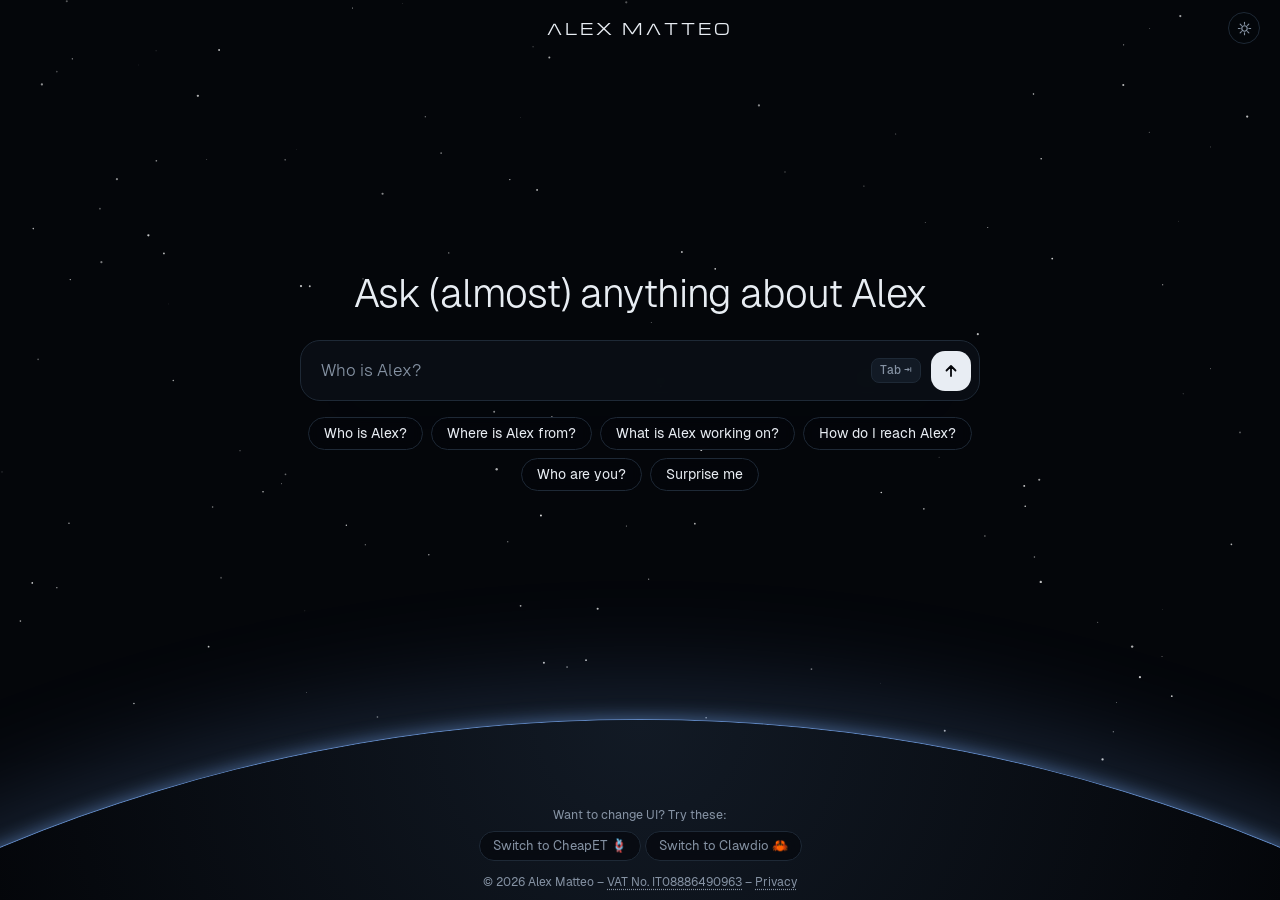
==== commit 46a24059: "An answer engine that listens, and a door for AI assistants only - Answers now come from keyword com" ====
--- a/index.html
+++ b/index.html
@@ -10,6 +10,9 @@
   <title>Alex Matteo | Full-stack marketer</title>
   <meta name="description" content="Alex Matteo is a full-stack marketer based in Milan, specialized in paid advertising, media buying and conversion tracking.">
   <meta name="theme-color" content="#04060A">
+  <!-- Not for search results. AI assistants get no such sign: see robots.txt. -->
+  <meta name="googlebot" content="noindex">
+  <meta name="bingbot" content="noindex">
   <meta property="og:type" content="website">
   <meta property="og:url" content="https://alexmatteo.me/">
   <meta property="og:title" content="Alex Matteo | Full-stack marketer">
@@ -96,11 +99,12 @@
 
     <footer class="page-footer">
       <div class="looks">
+        <p class="looks-hint">Want to change UI? Try these:</p>
         <button type="button" class="look-option" id="look-option-1">Switch to CheapET 🪢</button>
         <button type="button" class="look-option" id="look-option-2">Switch to Clawdio 🦀</button>
       </div>
       <!-- Required by Italian law. Also, hi, tax office. -->
-      <p class="legal">© <span id="year">2026</span> Alex Matteo – <button type="button" class="piva" id="piva" title="Copy">P.IVA: IT08886490963</button></p>
+      <p class="legal">© <span id="year">2026</span> Alex Matteo – <button type="button" class="vat" id="vat" title="Copy">VAT No. IT08886490963</button> – <button type="button" class="privacy-link" id="privacy-link">Privacy</button></p>
     </footer>
   </div>
 
--- a/style.css
+++ b/style.css
@@ -641,6 +641,14 @@
   gap: 4px;
 }
 
+.looks-hint {
+  flex-basis: 100%;
+  margin: 0 0 4px;
+  font-size: 12.5px;
+  color: var(--muted);
+  text-align: center;
+}
+
 .look-option {
   padding: 6px 12px;
   border: 0;
@@ -663,7 +671,8 @@
   text-align: center;
 }
 
-.piva {
+.vat,
+.privacy-link {
   padding: 0;
   border: 0;
   background: transparent;
@@ -671,10 +680,15 @@
   font: inherit;
   text-decoration: underline dotted;
   text-underline-offset: 3px;
+  cursor: pointer;
+}
+
+.vat {
   cursor: copy;
 }
 
-.piva:hover {
+.vat:hover,
+.privacy-link:hover {
   color: var(--fg);
 }
 
@@ -912,7 +926,7 @@
 }
 
 .pill-button {
-  margin-top: 12px;
+  margin: 12px 8px 0 0;
 }
 
 :root[data-look="crab"] .pill-button,
@@ -1083,8 +1097,13 @@
   opacity: .5;
 }
 
+/* The name sits dead center, whatever the buttons on the right are doing */
 :root[data-look="orbit"] .wordmark {
   display: block;
+  position: absolute;
+  top: 50%;
+  left: 50%;
+  transform: translate(-50%, -50%);
   padding: 0;
   border: 0;
   background: transparent;
@@ -1120,6 +1139,10 @@
 
 :root[data-look="orbit"] .topbar {
   padding: 12px 20px;
+}
+
+:root[data-look="orbit"] .topbar-actions {
+  margin-left: auto;
 }
 
 :root[data-look="orbit"] .messages,
@@ -1449,3 +1472,11 @@
     transition: none;
   }
 }
+
+/* The smallest phones: the name shrinks a little, so it never bumps into the buttons */
+@media (max-width: 374px) {
+  :root[data-look="orbit"] .wordmark {
+    font-size: 11px;
+    letter-spacing: .16em;
+  }
+}
